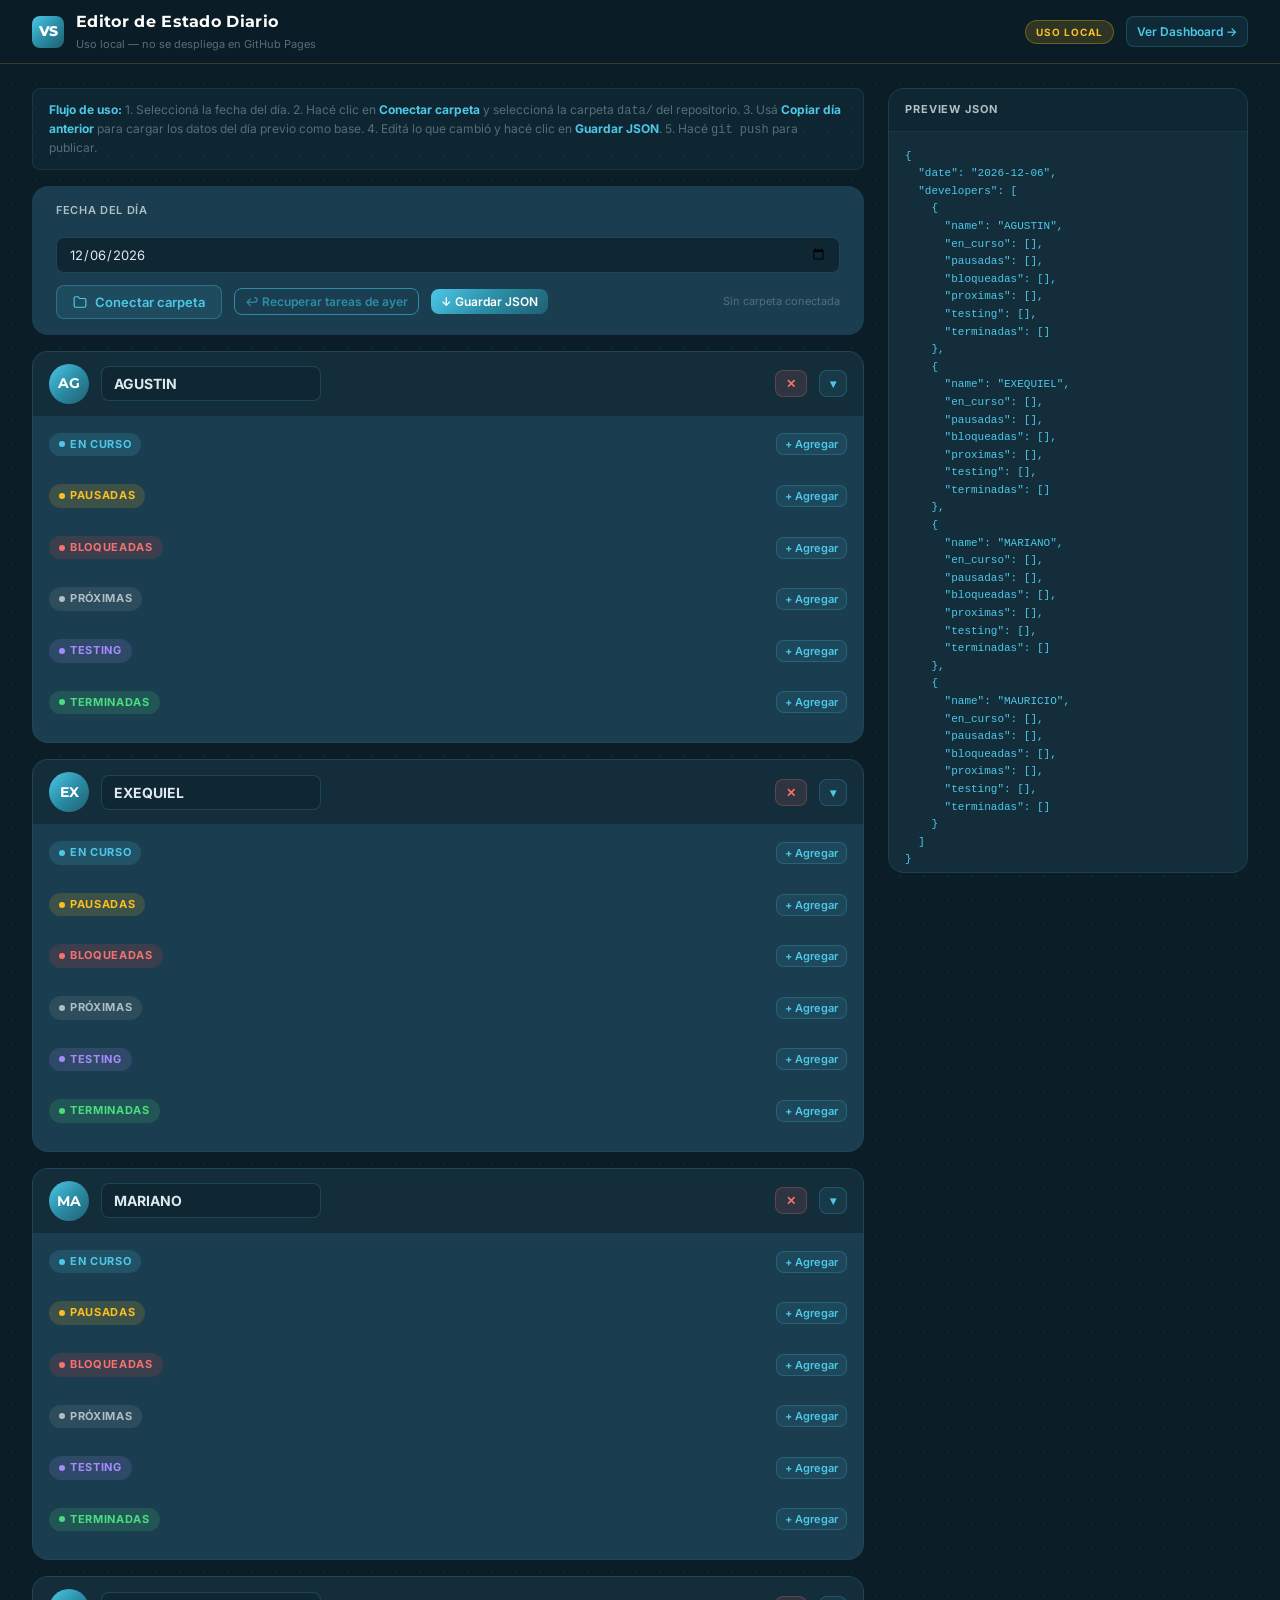
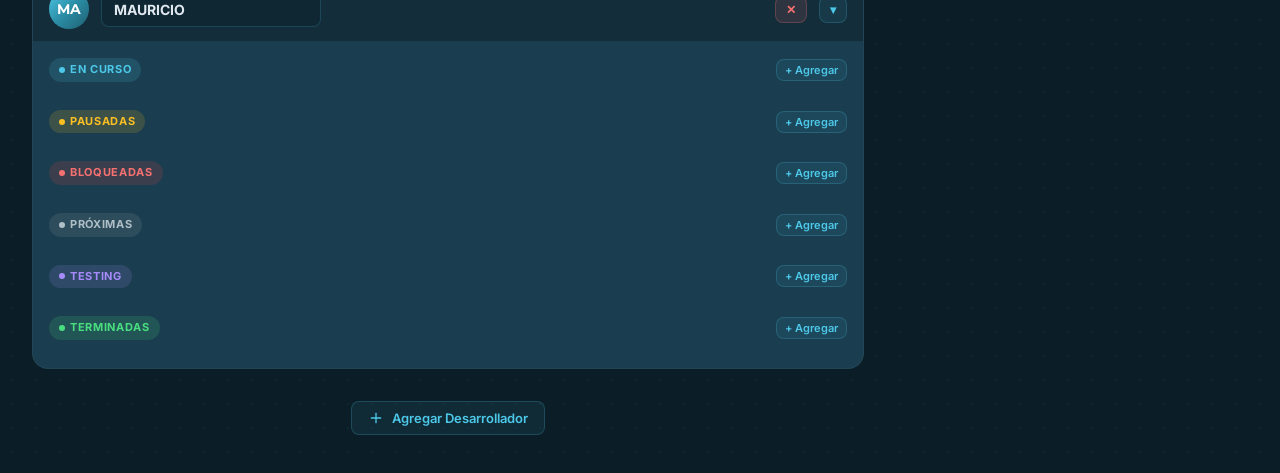
==== editor.html @ 7aa767b9 "Primer commit" ====
<!DOCTYPE html>
<html lang="es">
<head>
  <meta charset="UTF-8">
  <meta name="viewport" content="width=device-width, initial-scale=1.0">
  <title>Editor de Estado Diario — VS Ingeniería</title>
  <link rel="stylesheet" href="css/styles.css">
  <style>
    /* ── Editor-specific styles ── */
    .editor-topbar {
      height: 64px;
      background: rgba(11,30,39,0.92);
      -webkit-backdrop-filter: blur(12px);
      backdrop-filter: blur(12px);
      border-bottom: 1px solid rgba(251,191,36,0.20);
      display: flex;
      align-items: center;
      justify-content: space-between;
      padding: 0 var(--space-6);
      position: sticky;
      top: 0;
      z-index: 100;
      gap: var(--space-4);
    }

    .local-badge {
      background: rgba(251,191,36,0.15);
      color: #FBBF24;
      border: 1px solid rgba(251,191,36,0.30);
      font-size: 10px;
      font-weight: 700;
      text-transform: uppercase;
      letter-spacing: 0.1em;
      padding: 3px 10px;
      border-radius: var(--radius-full);
    }

    .editor-layout {
      display: grid;
      grid-template-columns: 1fr 360px;
      gap: var(--space-5);
      max-width: 1280px;
      margin: 0 auto;
      padding: var(--space-5) var(--space-6);
      align-items: start;
    }

    @media (max-width: 1024px) {
      .editor-layout { grid-template-columns: 1fr; }
      .preview-panel { display: none; }
    }

    /* Control bar */
    .control-bar {
      background: var(--layer-3);
      border-radius: var(--radius-lg);
      padding: var(--space-4) var(--space-5);
      display: flex;
      align-items: center;
      gap: var(--space-3);
      flex-wrap: wrap;
      margin-bottom: var(--space-4);
    }

    .control-bar .btn-connect {
      background: rgba(77,200,232,0.10);
      color: var(--vs-cyan);
      border: 1.5px solid rgba(77,200,232,0.30);
    }
    .control-bar .btn-connect:hover { background: rgba(77,200,232,0.20); }

    #status-bar {
      font-size: 11px;
      color: var(--vs-gray-dark);
      margin-left: auto;
    }

    /* Dev block */
    .dev-block {
      background: var(--layer-3);
      border-radius: var(--radius-lg);
      margin-bottom: var(--space-4);
      overflow: hidden;
      border: 1px solid rgba(255,255,255,0.04);
    }

    .dev-block-header {
      display: flex;
      align-items: center;
      gap: var(--space-3);
      padding: var(--space-3) var(--space-4);
      background: var(--layer-2);
      border-bottom: 1px solid rgba(77,200,232,0.10);
    }

    .dev-block-body {
      padding: var(--space-4);
      display: flex;
      flex-direction: column;
      gap: var(--space-4);
      transition: max-height 0.25s, opacity 0.25s;
    }

    .dev-block-body.collapsed {
      display: none;
    }

    /* Section block */
    .section-block { display: flex; flex-direction: column; gap: var(--space-2); }

    .section-block-header {
      display: flex;
      align-items: center;
      justify-content: space-between;
      margin-bottom: var(--space-1);
    }

    /* Task input row */
    .task-input-row {
      display: flex;
      align-items: center;
      gap: var(--space-2);
      flex-wrap: wrap;
    }

    /* Preview */
    .preview-panel {
      position: sticky;
      top: 80px;
      background: var(--layer-2);
      border-radius: var(--radius-lg);
      border: 1px solid rgba(77,200,232,0.12);
      overflow: hidden;
    }

    .preview-header {
      padding: var(--space-3) var(--space-4);
      background: var(--layer-1);
      border-bottom: 1px solid rgba(77,200,232,0.10);
      font-size: 11px;
      font-weight: 700;
      text-transform: uppercase;
      letter-spacing: 0.08em;
      color: var(--vs-gray-mid);
    }

    #json-preview {
      font-family: 'JetBrains Mono', 'Fira Code', monospace;
      font-size: 11px;
      line-height: 1.6;
      color: var(--vs-cyan);
      background: transparent;
      padding: var(--space-4);
      overflow: auto;
      max-height: calc(100vh - 160px);
      white-space: pre;
    }

    /* Toast container */
    #toast-container {
      position: fixed;
      bottom: 24px;
      right: 24px;
      z-index: 999;
      display: flex;
      flex-direction: column;
      gap: 8px;
      align-items: flex-end;
    }

    .toast {
      background: var(--layer-3);
      border: 1px solid rgba(77,200,232,0.20);
      border-radius: var(--radius-md);
      padding: 12px 18px;
      font-size: 13px;
      color: var(--vs-text);
      box-shadow: var(--shadow-lg);
      min-width: 260px;
      opacity: 0;
      transform: translateY(8px);
      transition: opacity 0.25s, transform 0.25s;
      border-left: 4px solid var(--vs-teal);
    }

    .toast.toast-show { opacity: 1; transform: translateY(0); }
    .toast.toast-success { border-left-color: #4ADE80; }
    .toast.toast-error   { border-left-color: #F87171; }

    /* Small button variants */
    .btn-sm { padding: 5px 10px; font-size: 12px; }
    .btn-xs { padding: 3px 8px;  font-size: 11px; }

    /* Dev actions right-aligned */
    .dev-block-header .btn-remove-dev,
    .dev-block-header .btn-toggle-dev {
      margin-left: auto;
    }
    .dev-block-header .btn-toggle-dev { margin-left: 0; }

    /* Add developer button area */
    .add-dev-area {
      text-align: center;
      padding: var(--space-4) 0;
    }

    /* Help text */
    .help-text {
      font-size: 12px;
      color: var(--vs-gray-dark);
      line-height: 1.5;
      background: rgba(77,200,232,0.05);
      border: 1px solid rgba(77,200,232,0.10);
      border-radius: var(--radius-md);
      padding: var(--space-3) var(--space-4);
      margin-bottom: var(--space-4);
    }

    .help-text strong { color: var(--vs-cyan); }
  </style>
</head>
<body class="bg-pattern">

  <!-- Topbar del editor -->
  <header class="editor-topbar">
    <div class="topbar-brand">
      <div class="topbar-logo">VS</div>
      <div>
        <div class="topbar-title">Editor de Estado Diario</div>
        <div class="topbar-subtitle">Uso local — no se despliega en GitHub Pages</div>
      </div>
    </div>
    <div class="topbar-right">
      <span class="local-badge">USO LOCAL</span>
      <a href="index.html" class="btn btn-ghost btn-sm">Ver Dashboard →</a>
    </div>
  </header>

  <!-- Layout principal -->
  <div class="editor-layout">

    <!-- Columna izquierda: formulario -->
    <div>
      <div class="help-text">
        <strong>Flujo de uso:</strong>
        1. Seleccioná la fecha del día.
        2. Hacé clic en <strong>Conectar carpeta</strong> y seleccioná la carpeta <code>data/</code> del repositorio.
        3. Usá <strong>Copiar día anterior</strong> para cargar los datos del día previo como base.
        4. Editá lo que cambió y hacé clic en <strong>Guardar JSON</strong>.
        5. Hacé <code>git push</code> para publicar.
      </div>

      <!-- Barra de control -->
      <div class="control-bar">
        <label class="label control-bar-label" for="date-input">Fecha del día</label>
        <input class="input control-bar-date" type="date" id="date-input">

        <button type="button" class="btn btn-connect" id="btn-connect">
          <svg xmlns="http://www.w3.org/2000/svg" width="14" height="14" viewBox="0 0 24 24"
               fill="none" stroke="currentColor" stroke-width="2" stroke-linecap="round" stroke-linejoin="round">
            <path d="M22 19a2 2 0 0 1-2 2H4a2 2 0 0 1-2-2V5a2 2 0 0 1 2-2h5l2 3h9a2 2 0 0 1 2 2z"/>
          </svg>
          Conectar carpeta
        </button>

        <button type="button" class="btn btn-secondary btn-sm" id="btn-recover">
          ↩ Recuperar tareas de ayer
        </button>

        <button type="button" class="btn btn-primary btn-sm" id="btn-save" disabled>
          ↓ Guardar JSON
        </button>

        <span id="status-bar">Sin carpeta conectada</span>
      </div>

      <!-- Formulario de devs -->
      <div id="devs-form">
        <!-- Generado por editor.js -->
      </div>

      <div class="add-dev-area">
        <button type="button" class="btn btn-ghost" id="btn-add-dev">
          <svg xmlns="http://www.w3.org/2000/svg" width="16" height="16" viewBox="0 0 24 24"
               fill="none" stroke="currentColor" stroke-width="2" stroke-linecap="round" stroke-linejoin="round">
            <line x1="12" y1="5" x2="12" y2="19"/><line x1="5" y1="12" x2="19" y2="12"/>
          </svg>
          Agregar Desarrollador
        </button>
      </div>
    </div>

    <!-- Columna derecha: preview del JSON -->
    <div class="preview-panel">
      <div class="preview-header">Preview JSON</div>
      <pre id="json-preview"></pre>
    </div>

  </div>

  <!-- Toast notifications -->
  <div id="toast-container"></div>

  <script src="js/editor.js"></script>
</body>
</html>
---- css/styles.css ----
/* VS Ingeniería en Sistemas — Design System */
@import url('https://fonts.googleapis.com/css2?family=Montserrat:wght@400;600;700;800&family=Inter:wght@400;500;600&display=swap');

/* ─── Variables ─────────────────────────────────────────────── */
:root {
  /* Colores */
  --vs-cyan:       #4DC8E8;
  --vs-teal:       #2B8EA6;
  --vs-deep:       #1F5F72;
  --vs-navy:       #1A3D4F;
  --vs-gray-mid:   #B0BEC5;
  --vs-gray-dark:  #546E7A;
  --vs-text:       #E0E8EF;

  /* Capas Dark UI */
  --layer-0: #0B1E27;
  --layer-1: #0F2633;
  --layer-2: #132D3A;
  --layer-3: #1A3D4F;
  --layer-4: #1F5F72;
  --layer-5: #2B8EA6;

  /* Semánticos */
  --color-active:  #4ADE80;
  --color-pending: #FBBF24;
  --color-blocked: #F87171;
  --color-info:    #4DC8E8;
  --color-draft:   #B0BEC5;

  /* Gradientes */
  --gradient-brand: linear-gradient(135deg, #4DC8E8 0%, #2B8EA6 50%, #1F5F72 100%);
  --gradient-dark:  linear-gradient(135deg, #1A3D4F 0%, #1F5F72 60%, #2B8EA6 100%);

  /* Tipografía */
  --font-heading: 'Montserrat', Arial, sans-serif;
  --font-body:    'Inter', 'Segoe UI', sans-serif;

  /* Espaciado */
  --space-1: 4px;   --space-2: 8px;   --space-3: 12px;
  --space-4: 16px;  --space-5: 24px;  --space-6: 32px;
  --space-7: 48px;  --space-8: 64px;

  /* Radios */
  --radius-sm:   4px;
  --radius-md:   8px;
  --radius-lg:   16px;
  --radius-xl:   24px;
  --radius-full: 9999px;

  /* Sombras */
  --shadow-md:   0 4px 12px rgba(26,61,79,0.20);
  --shadow-lg:   0 10px 30px rgba(0,0,0,0.30);
  --shadow-glow: 0 0 20px rgba(77,200,232,0.25);
}

/* ─── Reset ─────────────────────────────────────────────────── */
*, *::before, *::after { box-sizing: border-box; margin: 0; padding: 0; }

html { font-size: 16px; scroll-behavior: smooth; }

body {
  font-family: var(--font-body);
  background-color: var(--layer-0);
  color: var(--vs-text);
  line-height: 1.6;
  min-height: 100vh;
}

/* ─── Topbar ─────────────────────────────────────────────────── */
.topbar {
  height: 64px;
  position: sticky;
  top: 0;
  z-index: 100;
  background: rgba(11, 30, 39, 0.88);
  -webkit-backdrop-filter: blur(12px);
  backdrop-filter: blur(12px);
  border-bottom: 1px solid rgba(77, 200, 232, 0.12);
  display: flex;
  align-items: center;
  justify-content: space-between;
  padding: 0 var(--space-6);
  gap: var(--space-4);
}

.topbar-brand {
  display: flex;
  align-items: center;
  gap: var(--space-3);
  text-decoration: none;
}

.topbar-logo {
  width: 32px;
  height: 32px;
  background: var(--gradient-brand);
  border-radius: var(--radius-md);
  display: flex;
  align-items: center;
  justify-content: center;
  font-family: var(--font-heading);
  font-weight: 800;
  font-size: 14px;
  color: white;
  letter-spacing: -0.5px;
  flex-shrink: 0;
}

.topbar-title {
  font-family: var(--font-heading);
  font-weight: 700;
  font-size: 16px;
  color: white;
  letter-spacing: 0.02em;
}

.topbar-subtitle {
  font-size: 11px;
  color: var(--vs-gray-dark);
  margin-top: 1px;
}

.topbar-right {
  display: flex;
  align-items: center;
  gap: var(--space-3);
}

/* ─── Contenido principal ────────────────────────────────────── */
.page-content {
  max-width: 1280px;
  margin: 0 auto;
  padding: var(--space-6) var(--space-6);
}

/* ─── KPI Cards ──────────────────────────────────────────────── */
.kpi-grid {
  display: grid;
  grid-template-columns: repeat(5, 1fr);
  gap: var(--space-4);
  margin-bottom: var(--space-6);
}

@media (max-width: 1100px) {
  .kpi-grid { grid-template-columns: repeat(3, 1fr); }
}
@media (max-width: 700px) {
  .kpi-grid { grid-template-columns: repeat(2, 1fr); }
}
@media (max-width: 420px) {
  .kpi-grid { grid-template-columns: 1fr; }
}

.kpi-card {
  background: var(--layer-3);
  border-radius: var(--radius-lg);
  padding: 20px 24px;
  position: relative;
  overflow: hidden;
  transition: transform 0.2s, box-shadow 0.2s;
  cursor: default;
}

.kpi-card:hover {
  transform: translateY(-2px);
  box-shadow: var(--shadow-glow);
}

.kpi-card::after {
  content: '';
  position: absolute;
  right: -20px; top: -20px;
  width: 80px; height: 80px;
  border-radius: 50%;
  background: radial-gradient(circle, rgba(77,200,232,0.10) 0%, transparent 70%);
  pointer-events: none;
}

.kpi-header {
  display: flex;
  align-items: center;
  justify-content: space-between;
  margin-bottom: var(--space-3);
}

.kpi-label {
  font-size: 12px;
  font-weight: 600;
  color: var(--vs-gray-mid);
  text-transform: uppercase;
  letter-spacing: 0.08em;
}

.kpi-icon {
  width: 32px;
  height: 32px;
  border-radius: var(--radius-md);
  display: flex;
  align-items: center;
  justify-content: center;
  flex-shrink: 0;
}

.kpi-value {
  font-family: var(--font-heading);
  font-size: 36px;
  font-weight: 800;
  line-height: 1;
  color: white;
}

/* ─── Sección de devs ────────────────────────────────────────── */
.section-header {
  display: flex;
  align-items: center;
  justify-content: space-between;
  margin-bottom: var(--space-4);
}

/* ─── Selector de período (terminadas) ───────────────────────── */
.period-selector {
  display: flex;
  align-items: center;
  gap: var(--space-2);
}
.period-label {
  font-size: 12px;
  color: var(--vs-gray-dark);
}
.period-btn {
  background: transparent;
  border: 1px solid rgba(255,255,255,0.10);
  color: var(--vs-gray-mid);
  border-radius: var(--radius-full);
  padding: 4px 12px;
  font-size: 12px;
  font-family: inherit;
  cursor: pointer;
  transition: background 0.15s, border-color 0.15s, color 0.15s;
}
.period-btn:hover { border-color: rgba(77,200,232,0.35); color: var(--vs-cyan); }
.period-btn.active {
  background: rgba(74,222,128,0.12);
  border-color: rgba(74,222,128,0.35);
  color: #4ADE80;
}

/* ─── Fecha en topbar ────────────────────────────────────────── */
.topbar-date-label {
  font-size: 12px;
  color: var(--vs-gray-mid);
}

.section-title {
  font-family: var(--font-heading);
  font-size: 18px;
  font-weight: 700;
  color: white;
  letter-spacing: 0.02em;
}

.devs-grid {
  display: grid;
  grid-template-columns: repeat(2, 1fr);
  gap: var(--space-4);
}

@media (max-width: 900px) {
  .devs-grid { grid-template-columns: 1fr; }
}

/* ─── Developer Card ─────────────────────────────────────────── */
.dev-card {
  background: var(--layer-3);
  border-radius: var(--radius-lg);
  overflow: hidden;
  transition: box-shadow 0.2s;
}

.dev-card:hover {
  box-shadow: var(--shadow-lg);
}

.dev-card-header {
  display: flex;
  align-items: center;
  gap: var(--space-3);
  padding: var(--space-4) var(--space-5);
  border-bottom: 1px solid rgba(255,255,255,0.06);
  border-left: 3px solid var(--vs-cyan);
}

.dev-avatar {
  width: 40px;
  height: 40px;
  border-radius: var(--radius-full);
  background: var(--gradient-brand);
  display: flex;
  align-items: center;
  justify-content: center;
  font-family: var(--font-heading);
  font-weight: 700;
  font-size: 14px;
  color: white;
  flex-shrink: 0;
}

.dev-name {
  font-family: var(--font-heading);
  font-size: 15px;
  font-weight: 700;
  color: white;
  letter-spacing: 0.04em;
}

.dev-task-count {
  font-size: 11px;
  color: var(--vs-gray-dark);
  margin-top: 2px;
}

.dev-card-body {
  padding: var(--space-4) var(--space-5);
  display: flex;
  flex-direction: column;
  gap: var(--space-4);
}

/* ─── Task Group ─────────────────────────────────────────────── */
.task-group { display: flex; flex-direction: column; gap: var(--space-2); }

.task-group-label {
  display: flex;
  align-items: center;
  gap: var(--space-2);
  font-size: 10px;
  font-weight: 700;
  text-transform: uppercase;
  letter-spacing: 0.10em;
  color: var(--vs-gray-mid);
  margin-bottom: 2px;
}

.task-group-label .dot {
  width: 6px;
  height: 6px;
  border-radius: 50%;
  background: currentColor;
  flex-shrink: 0;
}

.task-group-label.en-curso   { color: var(--color-info); }
.task-group-label.pausadas   { color: var(--color-pending); }
.task-group-label.bloqueadas { color: var(--color-blocked); }
.task-group-label.proximas   { color: var(--color-draft); }
.task-group-label.testing    { color: #A78BFA; }
.task-group-label.terminadas { color: var(--color-active); }

/* ─── Task Row ───────────────────────────────────────────────── */
.task-row {
  display: flex;
  flex-direction: column;
  gap: 2px;
}

.task-main {
  display: flex;
  align-items: center;
  gap: var(--space-2);
  flex-wrap: wrap;
}

.task-id {
  font-size: 11px;
  font-weight: 700;
  color: var(--vs-cyan);
  background: rgba(77,200,232,0.12);
  padding: 2px 7px;
  border-radius: var(--radius-full);
  white-space: nowrap;
  flex-shrink: 0;
}

.task-title {
  font-size: 13px;
  color: var(--vs-text);
  line-height: 1.4;
}

.task-tag {
  font-size: 10px;
  font-weight: 600;
  color: var(--vs-cyan);
  border: 1px solid rgba(77,200,232,0.35);
  padding: 1px 7px;
  border-radius: var(--radius-full);
  white-space: nowrap;
  flex-shrink: 0;
}

.task-reason {
  font-size: 12px;
  color: var(--vs-gray-dark);
  font-style: italic;
  padding-left: calc(var(--space-2) + 2px);
}

.task-reason::before {
  content: '↳ ';
  color: var(--vs-gray-dark);
}

/* Pills de "próximas" */
.proximas-pills {
  display: flex;
  flex-wrap: wrap;
  gap: var(--space-2);
}

.pill-id {
  font-size: 11px;
  font-weight: 600;
  color: var(--vs-gray-mid);
  background: rgba(176,190,197,0.10);
  border: 1px solid rgba(176,190,197,0.18);
  padding: 3px 10px;
  border-radius: var(--radius-full);
  cursor: default;
  transition: background 0.15s;
}

.pill-id:hover {
  background: rgba(176,190,197,0.18);
  color: white;
}

/* ─── Empty State ────────────────────────────────────────────── */
.empty-state {
  display: flex;
  flex-direction: column;
  align-items: center;
  justify-content: center;
  padding: var(--space-7) var(--space-5);
  gap: var(--space-3);
  text-align: center;
}

.empty-state svg { opacity: 0.35; color: var(--vs-gray-dark); }
.empty-state-title { font-family: var(--font-heading); font-size: 16px; color: var(--vs-gray-mid); font-weight: 600; }
.empty-state-desc  { font-size: 13px; color: var(--vs-gray-dark); max-width: 280px; }

/* ─── Selector de fecha ──────────────────────────────────────── */
.date-selector {
  display: flex;
  align-items: center;
  gap: var(--space-2);
}

.date-selector label {
  font-size: 12px;
  color: var(--vs-gray-dark);
  white-space: nowrap;
}

.date-select {
  background: var(--layer-1);
  border: 1px solid rgba(77,200,232,0.20);
  border-radius: var(--radius-md);
  color: var(--vs-text);
  font-family: var(--font-body);
  font-size: 13px;
  padding: 6px 10px;
  cursor: pointer;
  outline: none;
  transition: border-color 0.2s;
}

.date-select:focus {
  border-color: var(--vs-cyan);
  box-shadow: 0 0 0 3px rgba(77,200,232,0.12);
}

/* ─── Footer ─────────────────────────────────────────────────── */
.page-footer {
  text-align: center;
  padding: var(--space-6) var(--space-5);
  font-size: 12px;
  color: var(--vs-gray-dark);
  border-top: 1px solid rgba(255,255,255,0.04);
  margin-top: var(--space-6);
}

/* ─── Topbar logo con imagen ─────────────────────────────────── */
.topbar-logo-wrap {
  width: 32px;
  height: 32px;
  display: flex;
  align-items: center;
  justify-content: center;
  flex-shrink: 0;
}

.topbar-logo-img {
  height: 32px;
  width: 32px;
  object-fit: contain;
}

/* ─── KPI icon variants ──────────────────────────────────────── */
.kpi-icon--en-curso   { background: rgba(77,200,232,0.12);  color: var(--vs-cyan); }
.kpi-icon--pausadas   { background: rgba(251,191,36,0.12);  color: #FBBF24; }
.kpi-icon--bloqueadas { background: rgba(248,113,113,0.12); color: #F87171; }
.kpi-icon--proximas   { background: rgba(176,190,197,0.12); color: var(--vs-gray-mid); }
.kpi-icon--testing    { background: rgba(167,139,250,0.12); color: #A78BFA; }
.kpi-icon--terminadas { background: rgba(74,222,128,0.12);  color: #4ADE80; }

/* ─── KPI value color variants ───────────────────────────────── */
.kpi-value--en-curso   { color: var(--vs-cyan); }
.kpi-value--pausadas   { color: #FBBF24; }
.kpi-value--bloqueadas { color: #F87171; }
.kpi-value--proximas   { color: var(--vs-gray-mid); }
.kpi-value--testing    { color: #A78BFA; }
.kpi-value--terminadas { color: #4ADE80; }

/* ─── Select "Mover a otro estado" ──────────────────────────── */
.select-move-to {
  appearance: none;
  background: rgba(77,200,232,0.06);
  color: var(--vs-gray-mid);
  border: 1px solid rgba(77,200,232,0.18);
  border-radius: var(--radius-sm);
  padding: 3px 8px;
  font-size: 11px;
  font-family: inherit;
  cursor: pointer;
  outline: none;
  transition: border-color 0.15s, background 0.15s;
}
.select-move-to:hover { border-color: rgba(77,200,232,0.40); background: rgba(77,200,232,0.12); }
.select-move-to:focus { border-color: var(--vs-cyan); color: var(--vs-text); }
.select-move-to option { background: var(--layer-3); color: var(--vs-text); }

/* ─── Botón marcar como terminada ────────────────────────────── */
.btn-done {
  background: rgba(74,222,128,0.10);
  color: #4ADE80;
  border: 1px solid rgba(74,222,128,0.25);
}
.btn-done:hover { background: rgba(74,222,128,0.22); }

/* ─── Modal historial de tarea ───────────────────────────────── */
.modal-overlay {
  position: fixed;
  inset: 0;
  z-index: 200;
  background: rgba(0,0,0,0.55);
  -webkit-backdrop-filter: blur(4px);
  backdrop-filter: blur(4px);
  display: flex;
  align-items: center;
  justify-content: center;
  padding: var(--space-5);
}
.modal-overlay[hidden] { display: none; }

.modal-box {
  background: var(--layer-2);
  border: 1px solid rgba(77,200,232,0.18);
  border-radius: var(--radius-lg);
  padding: var(--space-5) var(--space-6);
  max-width: 520px;
  width: 100%;
  max-height: 80vh;
  overflow-y: auto;
  position: relative;
  box-shadow: var(--shadow-lg);
}

.modal-close {
  position: absolute;
  top: var(--space-3);
  right: var(--space-3);
  background: transparent;
  border: none;
  color: var(--vs-gray-mid);
  font-size: 18px;
  cursor: pointer;
  line-height: 1;
  padding: 4px 6px;
  border-radius: var(--radius-sm);
  transition: color 0.15s, background 0.15s;
}
.modal-close:hover { color: var(--vs-text); background: rgba(255,255,255,0.06); }

.modal-task-header {
  display: flex;
  align-items: baseline;
  gap: var(--space-3);
  margin-bottom: var(--space-5);
  padding-right: var(--space-6);
  flex-wrap: wrap;
}
.modal-task-title {
  font-size: 15px;
  font-weight: 600;
  color: var(--vs-text);
}

/* ─── Timeline ───────────────────────────────────────────────── */
.timeline { display: flex; flex-direction: column; }

.timeline-event {
  display: grid;
  grid-template-columns: 14px 2px 1fr;
  grid-template-rows: auto 1fr;
  column-gap: var(--space-3);
}

.timeline-dot {
  width: 14px;
  height: 14px;
  border-radius: 50%;
  border: 2px solid currentColor;
  grid-column: 1;
  grid-row: 1;
  align-self: start;
  margin-top: 3px;
}
.timeline-dot.en_curso   { color: #4DC8E8; background: rgba(77,200,232,0.20); }
.timeline-dot.pausadas   { color: #FBBF24; background: rgba(251,191,36,0.20); }
.timeline-dot.bloqueadas { color: #F87171; background: rgba(239,68,68,0.20); }
.timeline-dot.proximas   { color: #B0BEC5; background: rgba(176,190,197,0.20); }
.timeline-dot.testing    { color: #A78BFA; background: rgba(167,139,250,0.20); }
.timeline-dot.terminadas { color: #4ADE80; background: rgba(74,222,128,0.20); }

.timeline-connector {
  grid-column: 2;
  grid-row: 2;
  width: 2px;
  min-height: 28px;
  background: rgba(255,255,255,0.08);
  justify-self: center;
}
.timeline-connector.hidden { background: transparent; }

.timeline-info {
  grid-column: 3;
  grid-row: 1 / 3;
  padding-bottom: var(--space-4);
  display: flex;
  flex-direction: column;
  gap: 3px;
}
.timeline-date   { font-size: 12px; color: var(--vs-gray-dark); }
.timeline-dev    { font-size: 11px; color: var(--vs-gray-mid); }
.timeline-reason { font-size: 11px; color: var(--vs-gray-mid); font-style: italic; }

/* task-row clickeable */
.task-row { cursor: pointer; }
.task-row:hover { background: rgba(77,200,232,0.05); border-radius: var(--radius-sm); }

/* ─── Botón enviar a Testing ─────────────────────────────────── */
.btn-testing {
  background: rgba(167,139,250,0.10);
  color: #A78BFA;
  border: 1px solid rgba(167,139,250,0.25);
}
.btn-testing:hover { background: rgba(167,139,250,0.22); }

/* ─── Grupo terminadas (separador visual) ─────────────────────── */
.task-group--terminadas {
  border-top: 1px solid rgba(74,222,128,0.12);
  padding-top: var(--space-3);
  margin-top: var(--space-1);
}

/* ─── Skeleton size variants ─────────────────────────────────── */
.skeleton--title   { height: 14px; width: 50%; margin-bottom: 8px; }
.skeleton--line-lg { height: 13px; width: 80%; margin-bottom: 6px; }
.skeleton--line-md { height: 13px; width: 65%; }

/* ─── Loading skeleton ───────────────────────────────────────── */
@keyframes shimmer {
  0%   { transform: translateX(-100%); }
  100% { transform: translateX(100%); }
}
.skeleton {
  position: relative;
  overflow: hidden;
  background: rgba(255,255,255,0.04);
  border-radius: var(--radius-sm);
}

/* ─── Control bar (editor) ──────────────────────────────────── */
.control-bar-label {
  margin: 0;
  white-space: nowrap;
}

.control-bar-date {
  width: 160px;
}

/* ─── Botones ────────────────────────────────────────────────── */
.btn {
  display: inline-flex;
  align-items: center;
  gap: var(--space-2);
  font-family: var(--font-body);
  font-size: 13px;
  font-weight: 600;
  padding: 8px 16px;
  border-radius: var(--radius-md);
  border: none;
  cursor: pointer;
  transition: opacity 0.2s, box-shadow 0.2s, background 0.2s, transform 0.15s;
  text-decoration: none;
  white-space: nowrap;
}

.btn:active { transform: scale(0.97); }

.btn-primary {
  background: var(--gradient-brand);
  color: white;
}
.btn-primary:hover { opacity: 0.90; box-shadow: var(--shadow-glow); }

.btn-secondary {
  background: transparent;
  color: var(--vs-teal);
  border: 1.5px solid var(--vs-teal);
}
.btn-secondary:hover { background: var(--vs-teal); color: white; }

.btn-ghost {
  background: rgba(77,200,232,0.08);
  color: var(--vs-cyan);
  border: 1px solid rgba(77,200,232,0.20);
}
.btn-ghost:hover { background: rgba(77,200,232,0.15); }

.btn-danger {
  background: rgba(248,113,113,0.12);
  color: #F87171;
  border: 1px solid rgba(248,113,113,0.25);
}
.btn-danger:hover { background: rgba(248,113,113,0.22); }

/* ─── Inputs (editor) ────────────────────────────────────────── */
.input {
  background: var(--layer-1);
  border: 1px solid rgba(77,200,232,0.20);
  border-radius: var(--radius-md);
  color: var(--vs-text);
  font-family: var(--font-body);
  font-size: 13px;
  padding: 8px 12px;
  transition: border-color 0.2s, box-shadow 0.2s;
  width: 100%;
  outline: none;
}
.input::placeholder { color: var(--vs-gray-dark); }
.input:focus {
  border-color: var(--vs-cyan);
  box-shadow: 0 0 0 3px rgba(77,200,232,0.12);
}

.label {
  font-size: 11px;
  font-weight: 600;
  color: var(--vs-gray-mid);
  text-transform: uppercase;
  letter-spacing: 0.06em;
  margin-bottom: 5px;
  display: block;
}

.field { display: flex; flex-direction: column; gap: 4px; }

/* ─── Badges de estado (editor) ──────────────────────────────── */
.status-badge {
  display: inline-flex;
  align-items: center;
  gap: 5px;
  padding: 3px 10px;
  border-radius: var(--radius-full);
  font-size: 11px;
  font-weight: 700;
  text-transform: uppercase;
  letter-spacing: 0.06em;
}
.status-badge::before {
  content: '';
  width: 6px; height: 6px;
  border-radius: 50%;
  background: currentColor;
  flex-shrink: 0;
}
.badge-en-curso  { background: rgba(77,200,232,0.15);  color: #4DC8E8; }
.badge-pausada   { background: rgba(251,191,36,0.15);  color: #FBBF24; }
.badge-bloqueada { background: rgba(239,68,68,0.15);   color: #F87171; }
.badge-proxima   { background: rgba(176,190,197,0.12); color: #B0BEC5; }
.badge-testing   { background: rgba(167,139,250,0.15); color: #A78BFA; }
.badge-terminada { background: rgba(74,222,128,0.15);  color: #4ADE80; }

/* ─── Fondo con patrón sutil ─────────────────────────────────── */
.bg-pattern {
  background-color: var(--layer-0);
  background-image: radial-gradient(rgba(77,200,232,0.05) 1px, transparent 1px);
  background-size: 24px 24px;
}
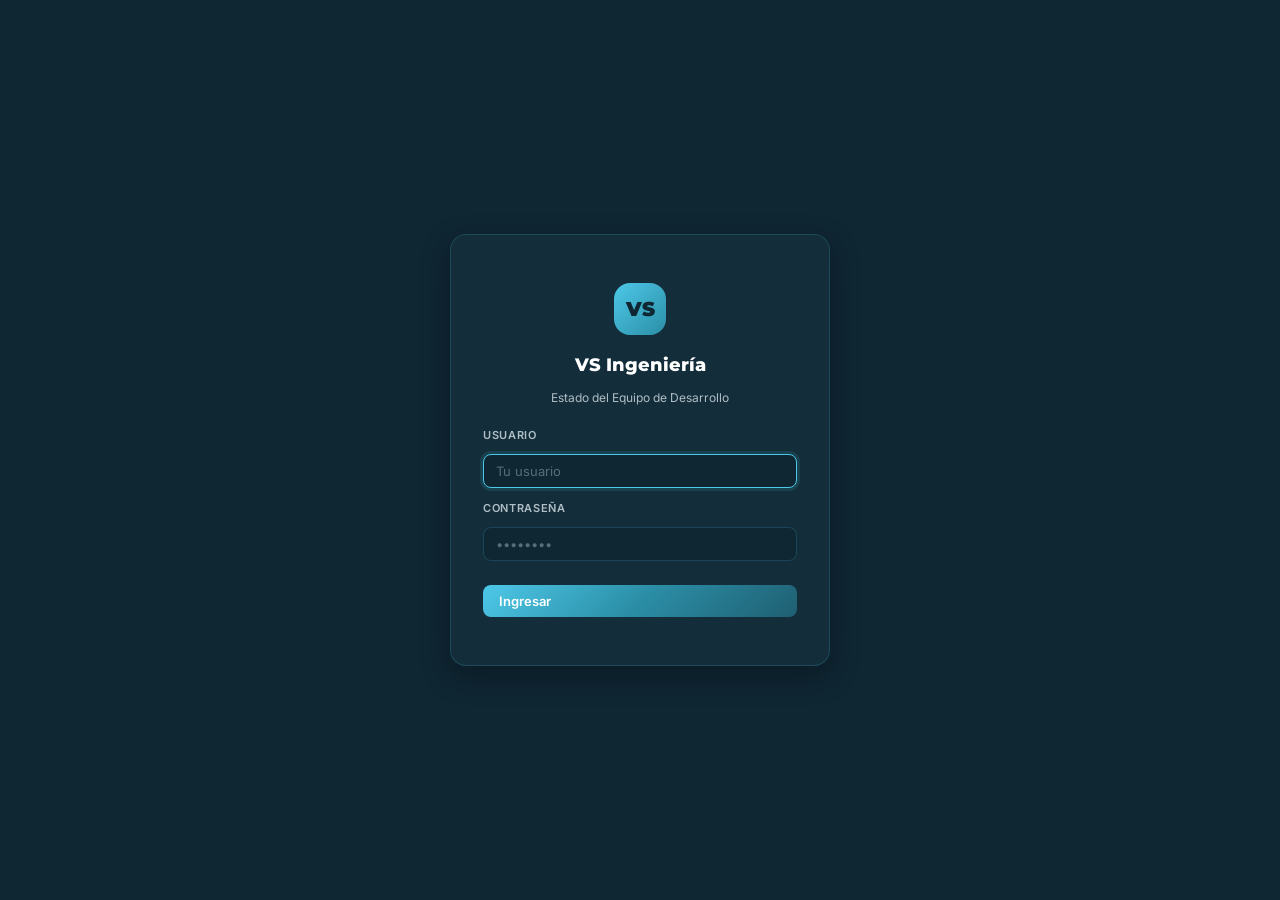
==== commit 5fc67e46: "Mejora de datos" ====
--- a/editor.html
+++ b/editor.html
@@ -301,6 +301,7 @@
   <!-- Toast notifications -->
   <div id="toast-container"></div>
 
+  <script src="js/auth.js"></script>
   <script src="js/editor.js"></script>
 </body>
 </html>
--- a/css/styles.css
+++ b/css/styles.css
@@ -548,6 +548,82 @@
 }
 .btn-done:hover { background: rgba(74,222,128,0.22); }
 
+/* ─── Login overlay ──────────────────────────────────────────── */
+#login-overlay {
+  position: fixed;
+  inset: 0;
+  z-index: 1000;
+  background: var(--layer-1);
+  display: flex;
+  align-items: center;
+  justify-content: center;
+  padding: var(--space-5);
+  transition: opacity 0.3s;
+}
+#login-overlay.login-out {
+  opacity: 0;
+  pointer-events: none;
+}
+body.auth-locked > *:not(#login-overlay) {
+  visibility: hidden;
+}
+.login-box {
+  background: var(--layer-2);
+  border: 1px solid rgba(77,200,232,0.18);
+  border-radius: var(--radius-lg);
+  padding: var(--space-7) var(--space-6);
+  width: 100%;
+  max-width: 380px;
+  box-shadow: var(--shadow-lg);
+  display: flex;
+  flex-direction: column;
+  align-items: center;
+  gap: var(--space-2);
+}
+.login-logo {
+  width: 52px;
+  height: 52px;
+  border-radius: var(--radius-lg);
+  background: linear-gradient(135deg, var(--vs-cyan) 0%, var(--vs-teal) 100%);
+  color: var(--layer-1);
+  font-family: var(--font-heading);
+  font-weight: 900;
+  font-size: 20px;
+  display: flex;
+  align-items: center;
+  justify-content: center;
+  margin-bottom: var(--space-2);
+}
+.login-title {
+  font-family: var(--font-heading);
+  font-weight: 800;
+  font-size: 18px;
+  color: white;
+}
+.login-subtitle {
+  font-size: 12px;
+  color: var(--vs-gray-mid);
+  margin-bottom: var(--space-3);
+}
+.login-field {
+  width: 100%;
+  display: flex;
+  flex-direction: column;
+  gap: var(--space-1);
+  margin-bottom: var(--space-3);
+}
+.login-error {
+  width: 100%;
+  font-size: 12px;
+  color: #F87171;
+  background: rgba(239,68,68,0.10);
+  border: 1px solid rgba(239,68,68,0.25);
+  border-radius: var(--radius-sm);
+  padding: 8px 12px;
+  text-align: center;
+}
+#login-form { width: 100%; }
+
 /* ─── Modal historial de tarea ───────────────────────────────── */
 .modal-overlay {
   position: fixed;
@@ -659,6 +735,51 @@
 .task-row { cursor: pointer; }
 .task-row:hover { background: rgba(77,200,232,0.05); border-radius: var(--radius-sm); }
 
+/* ─── KPI card clickeable ────────────────────────────────────── */
+.kpi-card--clickable {
+  cursor: pointer;
+}
+.kpi-card--clickable:hover {
+  border-color: rgba(74,222,128,0.35);
+  box-shadow: 0 0 0 1px rgba(74,222,128,0.15), var(--shadow-lg);
+}
+.kpi-card--clickable:hover .kpi-label::after {
+  content: ' ↗';
+  font-size: 10px;
+  opacity: 0.6;
+}
+
+/* ─── Modal de terminadas ────────────────────────────────────── */
+.terminadas-modal-dev {
+  margin-bottom: var(--space-5);
+}
+.terminadas-modal-dev:last-child { margin-bottom: 0; }
+
+.terminadas-modal-dev-header {
+  display: flex;
+  align-items: center;
+  gap: var(--space-2);
+  margin-bottom: var(--space-3);
+  padding-bottom: var(--space-2);
+  border-bottom: 1px solid rgba(255,255,255,0.06);
+}
+.terminadas-modal-row {
+  display: flex;
+  align-items: flex-start;
+  gap: var(--space-2);
+  padding: var(--space-2) 0;
+}
+.terminadas-check {
+  color: #4ADE80;
+  flex-shrink: 0;
+  margin-top: 2px;
+}
+.terminadas-modal-info {
+  display: flex;
+  flex-direction: column;
+  gap: 2px;
+}
+
 /* ─── Botón enviar a Testing ─────────────────────────────────── */
 .btn-testing {
   background: rgba(167,139,250,0.10);
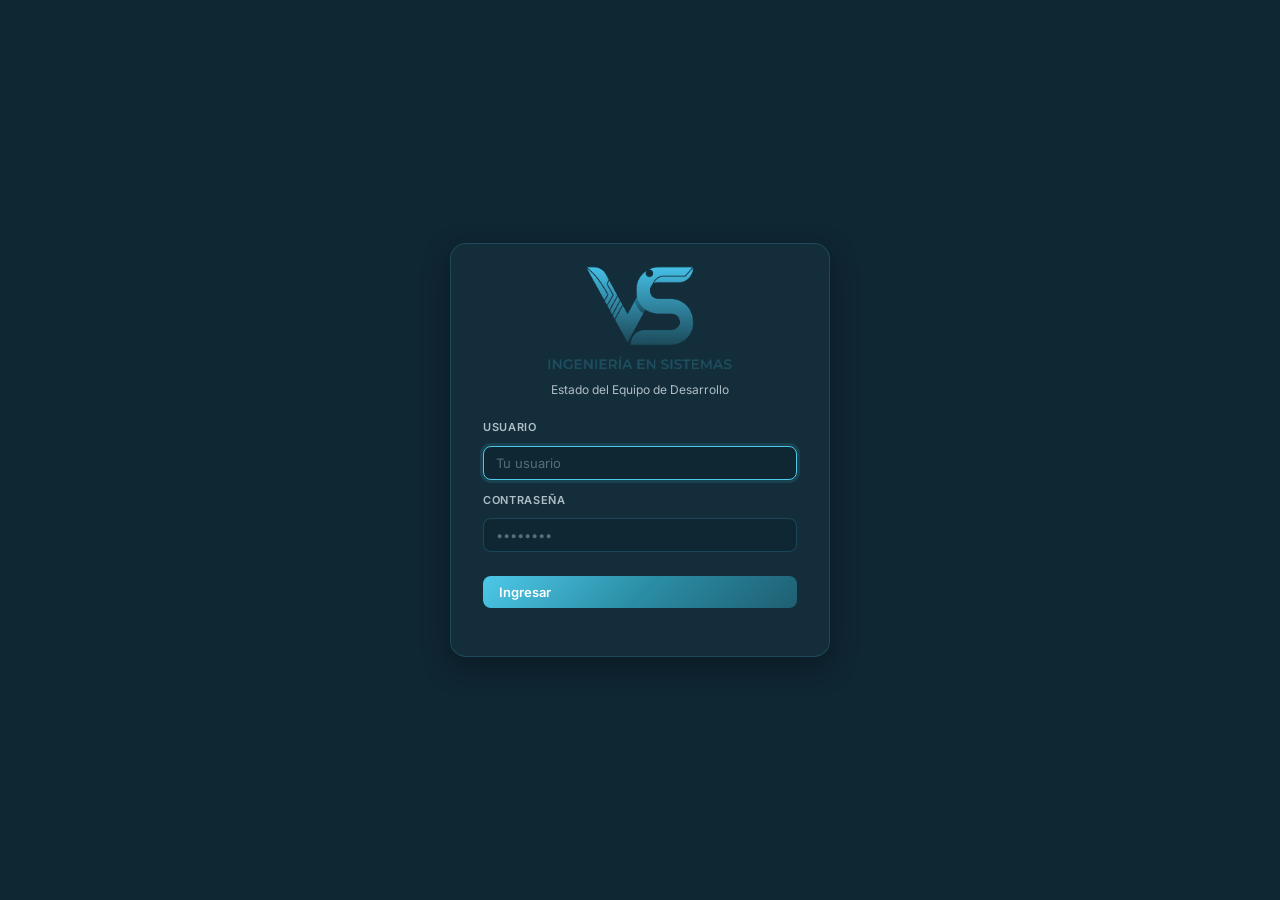
==== commit ff17a03d: "Mejora en logos" ====
--- a/editor.html
+++ b/editor.html
@@ -224,7 +224,9 @@
   <!-- Topbar del editor -->
   <header class="editor-topbar">
     <div class="topbar-brand">
-      <div class="topbar-logo">VS</div>
+      <div class="topbar-logo-wrap">
+        <img src="assets/media/logo_vs.png" alt="VS" class="topbar-logo-img">
+      </div>
       <div>
         <div class="topbar-title">Editor de Estado Diario</div>
         <div class="topbar-subtitle">Uso local — no se despliega en GitHub Pages</div>
--- a/css/styles.css
+++ b/css/styles.css
@@ -581,14 +581,8 @@
   gap: var(--space-2);
 }
 .login-logo {
-  width: 52px;
-  height: 52px;
-  border-radius: var(--radius-lg);
-  background: linear-gradient(135deg, var(--vs-cyan) 0%, var(--vs-teal) 100%);
-  color: var(--layer-1);
-  font-family: var(--font-heading);
-  font-weight: 900;
-  font-size: 20px;
+  width: 64px;
+  height: 64px;
   display: flex;
   align-items: center;
   justify-content: center;
